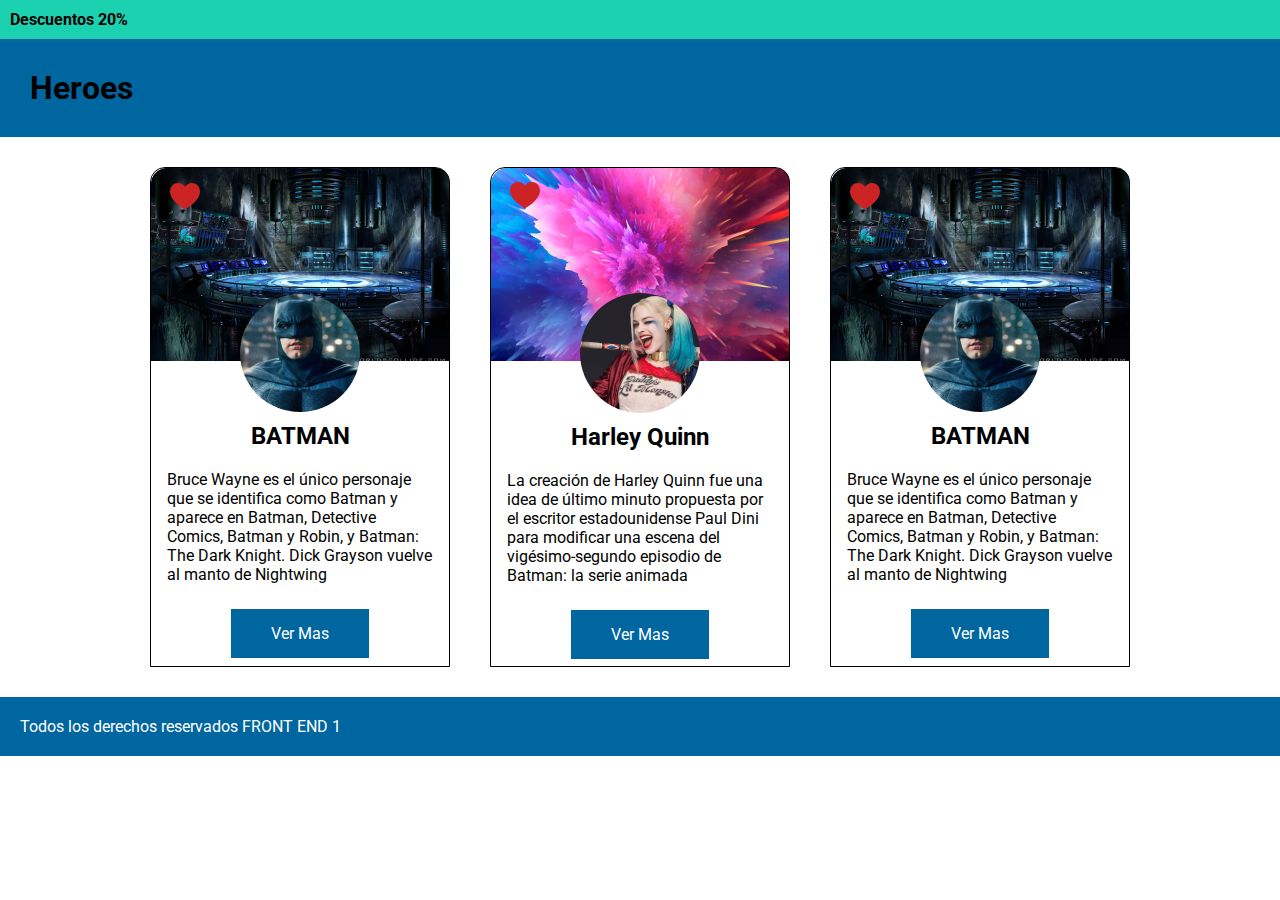
==== clase 10/index.html @ fbf9f211 "ejercicio clase 10" ====
<!DOCTYPE html>
<html lang="en">
<head>
    <meta charset="UTF-8">
    <meta http-equiv="X-UA-Compatible" content="IE=edge">
    <meta name="viewport" content="width=device-width, initial-scale=1.0">
    <link rel="stylesheet" href="styles/styles.css">
    <title>Document</title>
</head>
<body>
    <header>
        <h2>Descuentos 20%</h2>
        <h1>Heroes</h1>
    </header>
    <main>
        <section class="heroes">
            <div class="card batman">
                <div class="fav_icon">
                    <img src="img/Vector.svg" alt="fav icon">
                </div>
                <div class="profile_picture">
                    <img src="img/batman_profile_picture.png" alt="">
                </div>
                <div class="profile_info">
                    <h2>BATMAN</h2>
                    <p>Bruce Wayne es el único personaje que se identifica como Batman y aparece en Batman, Detective Comics, Batman y Robin, y Batman: The Dark Knight. Dick Grayson vuelve al manto de Nightwing
                    </p>
                </div>
                <div class="view_more">
                    <a href="#">Ver Mas</a>
                </div>
            </div>
            <div class="card harley_quinn">
                <div class="fav_icon">
                    <img src="img/Vector.svg" alt="fav icon">
                </div>
                <div class="profile_picture">
                    <img src="img/harley_quinn_profile_picture.png" alt="">
                </div>
                <div class="profile_info">
                    <h2>Harley Quinn</h2>
                    <p>La creación de Harley Quinn fue una idea de último minuto propuesta por el escritor estadounidense Paul Dini para modificar una escena del vigésimo-segundo episodio de Batman: la serie animada
                    </p>
                </div>
                <div class="view_more">
                    <a href="#">Ver Mas</a>
                </div>
            </div>
            <div class="card batman">
                <div class="fav_icon">
                    <img src="img/Vector.svg" alt="fav icon">
                </div>
                <div class="profile_picture">
                    <img src="img/batman_profile_picture.png" alt="">
                </div>
                <div class="profile_info">
                    <h2>BATMAN</h2>
                    <p>Bruce Wayne es el único personaje que se identifica como Batman y aparece en Batman, Detective Comics, Batman y Robin, y Batman: The Dark Knight. Dick Grayson vuelve al manto de Nightwing
                    </p>
                </div>
                <div class="view_more">
                    <a href="#">Ver Mas</a>
                </div>
            </div>
        </section>
    </main>
    <footer>
        <p>Todos los derechos reservados FRONT END 1</p>
    </footer>
    
</body>
</html>
---- clase 10/styles/styles.css ----
@import url('https://fonts.googleapis.com/css2?family=Coming+Soon&family=Roboto&display=swap');

*{
    font-family: 'Roboto';
    margin: 0;
    padding: 0;
    box-sizing: border-box;
}

header h2{
    background-color: #1CD1B0;
    padding: 10px;
    font-size: 16px;
}

header h1{
    background-color: #00669F;
    padding: 30px;
}

.heroes{
    padding: 30px;
    display: flex;
    align-items: center;
    justify-content: center;
}

.card{
    height: 500px;
    width: 300px;
    border-radius: 15px 15px 0 0;
    background-repeat: no-repeat;
    display: flex;
    justify-content: center;
    align-items: center;
    flex-direction: column;
    border: 1px solid #000;
    margin: 0 20px;
}

.batman{
    background-image: url('../img/batman_background_picture.png');
}

.harley_quinn{
    background-image: url('../img/harley_quinn_background_picture.png');
}

.card .fav_icon img{
    position: relative;
    bottom: 70px;
    right: 115px;
}

.card .profile_picture{
    display: flex;
    justify-content: center;
    position: relative;
    top: 10px;
}

.card .profile_picture img{
    border-radius: 50%;
}

.card .profile_info {
    position: relative;
    top: 20px;
}

.card .profile_info h2{
    text-align: center;
}

.card .profile_info p{
    max-width: 267px;
    margin-top: 20px;
}

.view_more{
    position: relative;
    top: 60px;
}

.view_more a{
    text-decoration: none;
    background-color: #00669F;
    color: #fff;
    border: none;
    padding: 15px 40px;
}

footer p{
    color: #fff;
    background-color: #00669F;
    padding: 20px;
}
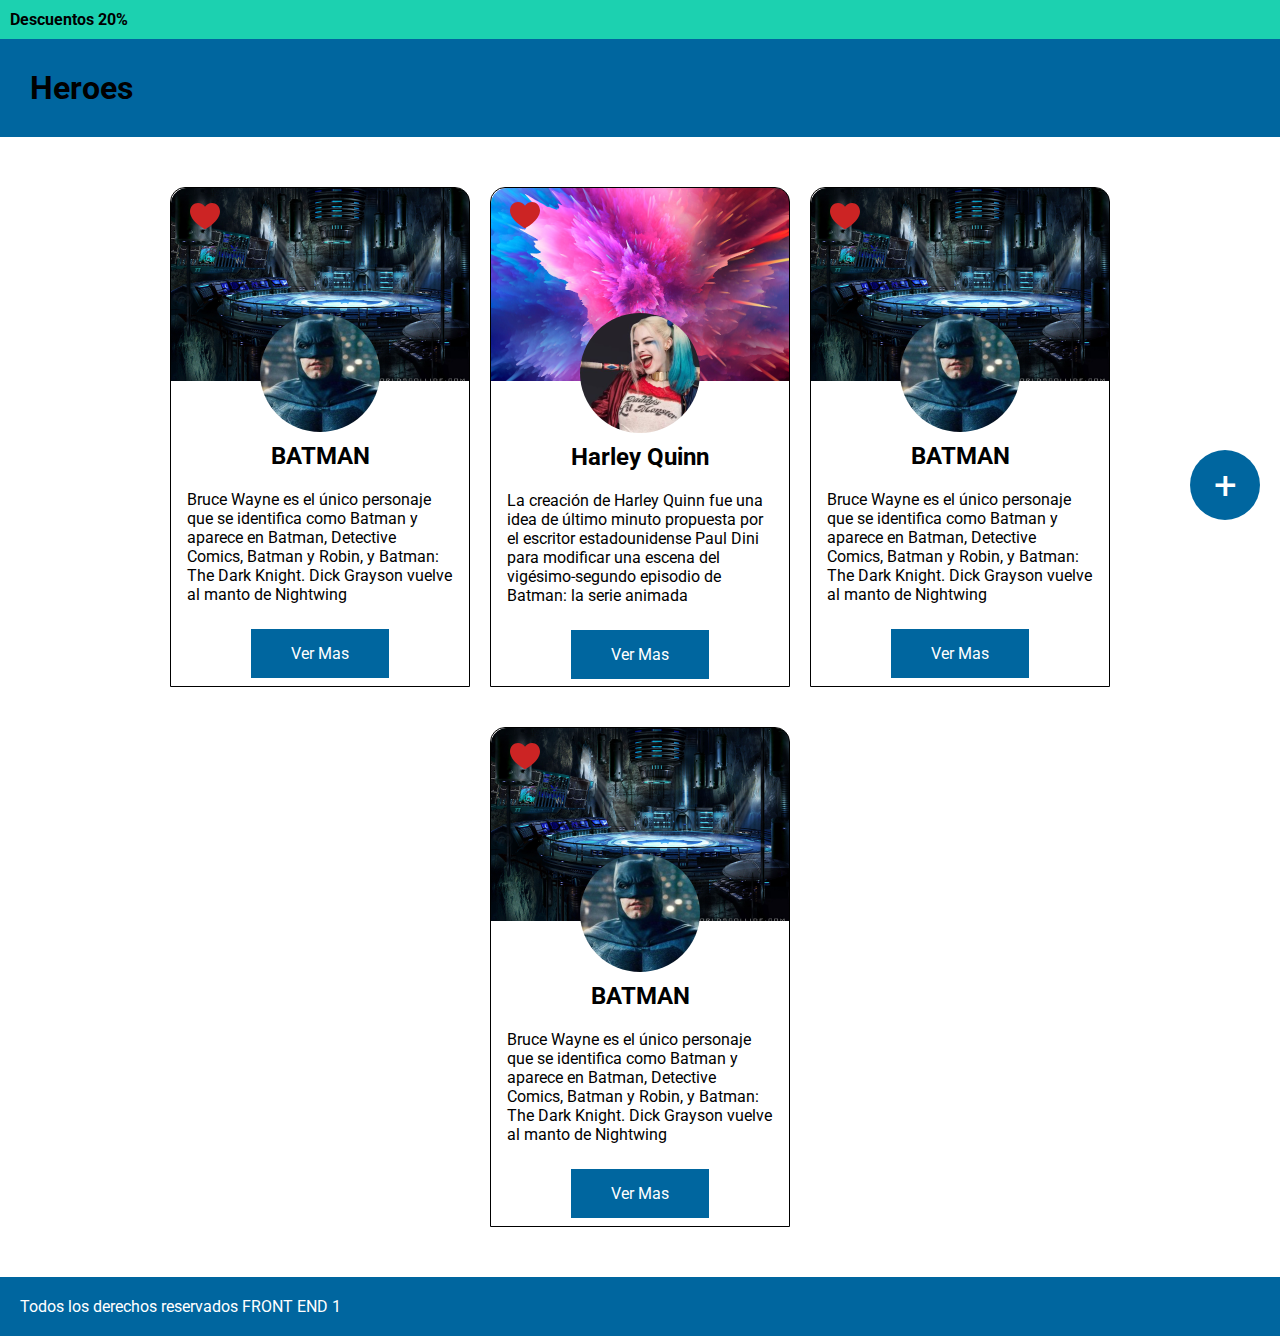
==== commit 9caf4576: "clase 14 media query" ====
--- a/clase 10/index.html
+++ b/clase 10/index.html
@@ -13,6 +13,9 @@
         <h1>Heroes</h1>
     </header>
     <main>
+        <div class="btn">
+            <button>+</button>
+        </div>
         <section class="heroes">
             <div class="card batman">
                 <div class="fav_icon">
@@ -61,6 +64,23 @@
                 <div class="view_more">
                     <a href="#">Ver Mas</a>
                 </div>
+            
+            </div>
+            <div class="card batman">
+                <div class="fav_icon">
+                    <img src="img/Vector.svg" alt="fav icon">
+                </div>
+                <div class="profile_picture">
+                    <img src="img/batman_profile_picture.png" alt="">
+                </div>
+                <div class="profile_info">
+                    <h2>BATMAN</h2>
+                    <p>Bruce Wayne es el único personaje que se identifica como Batman y aparece en Batman, Detective Comics, Batman y Robin, y Batman: The Dark Knight. Dick Grayson vuelve al manto de Nightwing
+                    </p>
+                </div>
+                <div class="view_more">
+                    <a href="#">Ver Mas</a>
+                </div>
             </div>
         </section>
     </main>
--- a/clase 10/styles/styles.css
+++ b/clase 10/styles/styles.css
@@ -94,4 +94,64 @@
     color: #fff;
     background-color: #00669F;
     padding: 20px;
-}+}
+
+.btn{
+    position: fixed;
+    top: 50%;
+    right: 20px;
+}
+
+.btn button{
+    width: 70px;
+    height: 70px;
+    border-radius: 50%;
+    background-color: #00669F;
+    color: #fff;
+    font-size: 40px;
+    border: none;
+}
+
+/* @media (min-width: 320px){
+    .heroes{
+        flex-direction: column;
+    }
+
+    .card{
+        margin: 10px 0;
+    }
+} */
+
+@media screen and (min-width: 320px){
+    .heroes{
+        flex-direction: column;
+    }
+
+    .card{
+        margin: 10px 0;
+    }
+
+    .btn{
+        display: none;
+    }
+}
+
+@media screen and (min-width: 500px){
+    .btn{
+        display: block;
+    }
+}
+
+@media screen and (min-width: 720px){
+    .heroes{
+        flex-wrap:wrap;
+        flex-direction: row;
+    }
+    
+    .card{
+        margin: 20px 10px;
+    }
+}
+
+
+
